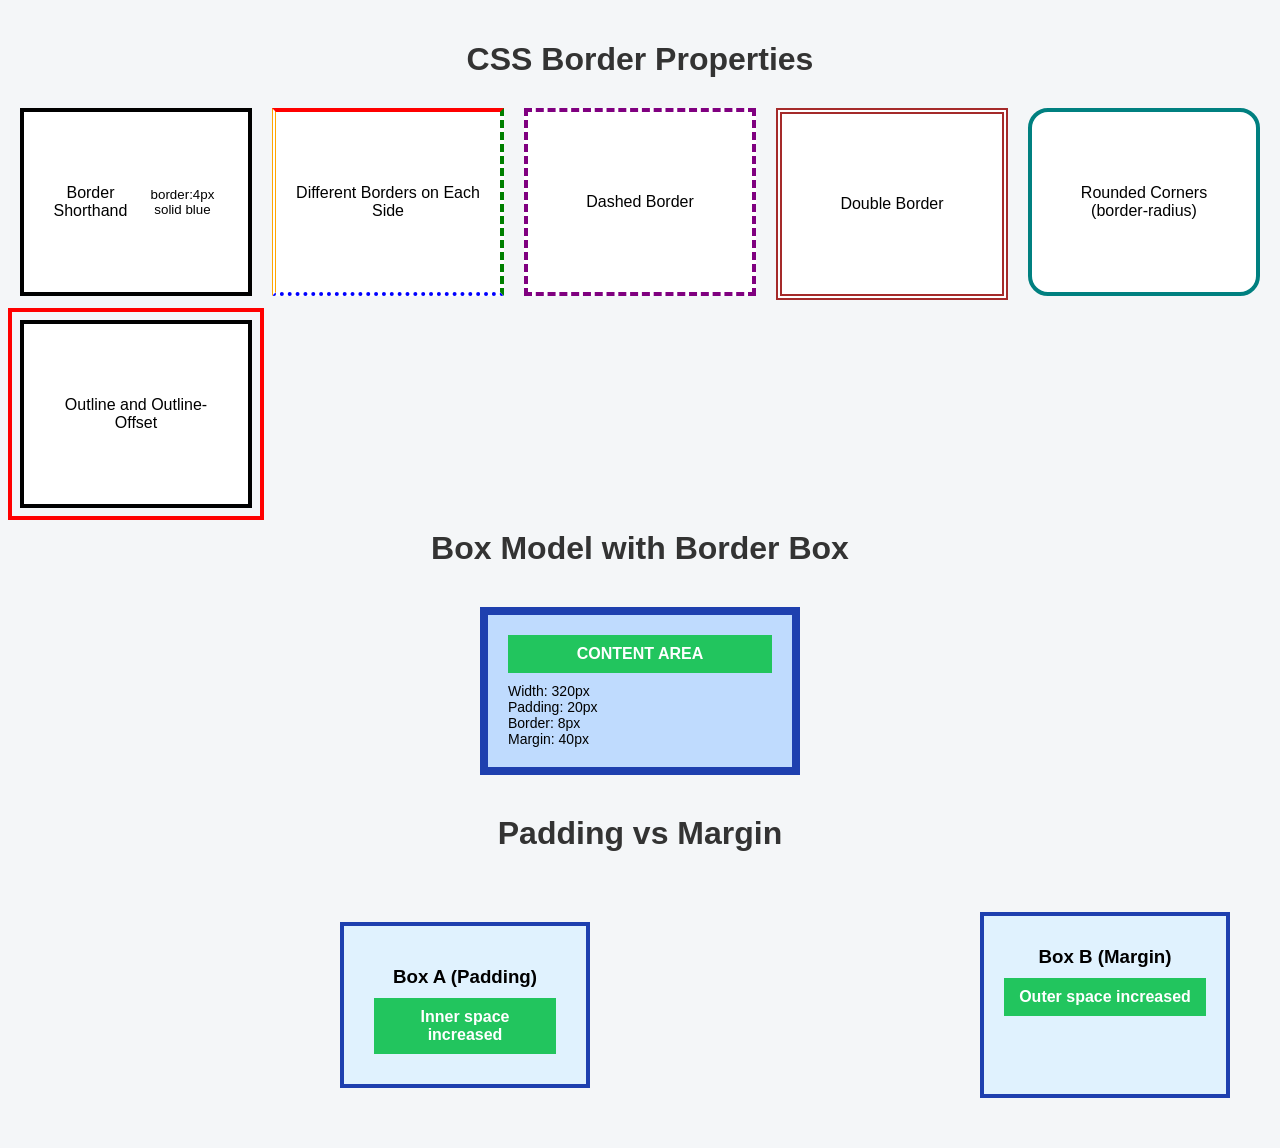
==== index.html @ 9d5ffe98 "Initial commit: Add all project files" ====
<!DOCTYPE html>
<html>
<head>
    <title>CSS Demo: Borders, Box Model, Padding & Margin</title>
    <link rel="stylesheet" href="style.css">
</head>
<body>
    <h1>CSS Border Properties</h1>
    <div class="container">
        <div class="card border-shorthand">
            Border Shorthand <br>
            <small>border:4px solid blue</small>
        </div>
        <div class="card border-each-side">Different Borders on Each Side</div>
        <div class="card border-dashed">Dashed Border</div>
        <div class="card border-double">Double Border</div>
        <div class="card border-radius">
            Rounded Corners<br>(border-radius)
        </div>
        <div class="card outline-demo">Outline and Outline-Offset</div>
    </div>
    <h1>Box Model with Border Box</h1>
    <div class="box">
        <div class="content">CONTENT AREA</div>
        <div class="info">
            Width: 320px<br>
            Padding: 20px<br>
            Border: 8px<br>
            Margin: 40px
        </div>
    </div>
    <h1>Padding vs Margin</h1>
    <div class="container padding-margin-demo">
        <div class="box padding-box">
            <h3>Box A (Padding)</h3>
            <p>Inner space increased</p>
        </div>
        <div class="box margin-box">
            <h3>Box B (Margin)</h3>
            <p>Outer space increased</p>
        </div>
    </div>
</body>
</html>
---- style.css ----
body {
    font-family: Arial, sans-serif;
    background-color: #f4f6f8;
    margin: 0;
    padding: 20px;
}
h1 {
    text-align: center;
    margin-bottom: 30px;
    color: #333;
}
.container {
    display: grid;
    grid-template-columns: repeat(auto-fit, minmax(220px, 1fr));
    gap: 20px;
}
.card {
    background-color: #fff;
    padding: 20px;
    text-align: center;
    height: 140px;
    display: flex;
    font-size: 16px;
    align-items: center;
    justify-content: center;
}
.border-shorthand {
    border: 4px solid #000;
}
.border-each-side {
    border-top: 4px solid red;
    border-right: 4px dashed green;
    border-bottom: 4px dotted blue;
    border-left: 4px double orange;
}
.border-dashed {
    border: 4px dashed purple;
}
.border-double {
    border: 6px double brown;
}
.border-radius {
    border: 4px solid teal;
    border-radius: 20px;
}
.outline-demo {
    border: 4px solid black;
    outline: 4px solid red;
    outline-offset: 8px;
}
.box {
    width: 320px;
    margin: 40px auto;
    padding: 20px;
    border: 8px solid #1e40af;
    background-color: #bfdbfe;
    box-sizing: border-box;
}
.content {
    background-color: #22c55e;
    color: white;
    padding: 10px;
    text-align: center;
    font-weight: bold;
}
.info {
    margin-top: 10px;
    font-size: 14px;
}
.padding-margin-demo {
    display: flex;
    gap: 40px;
    flex-wrap: wrap;
    justify-content: center;
}
.padding-box {
    padding: 30px;
}
.margin-box {
    margin: 30px;
}
.padding-margin-demo .box {
    width: 250px;
    border: 4px solid #1e40af;
    background-color: #e0f2fe;
}
p {
    background-color: #22c55e;
    color: white;
    padding: 10px;
    margin: 0;
    text-align: center;
    font-weight: bold;
}
h3 {
    text-align: center;
    margin: 10px 0;
}
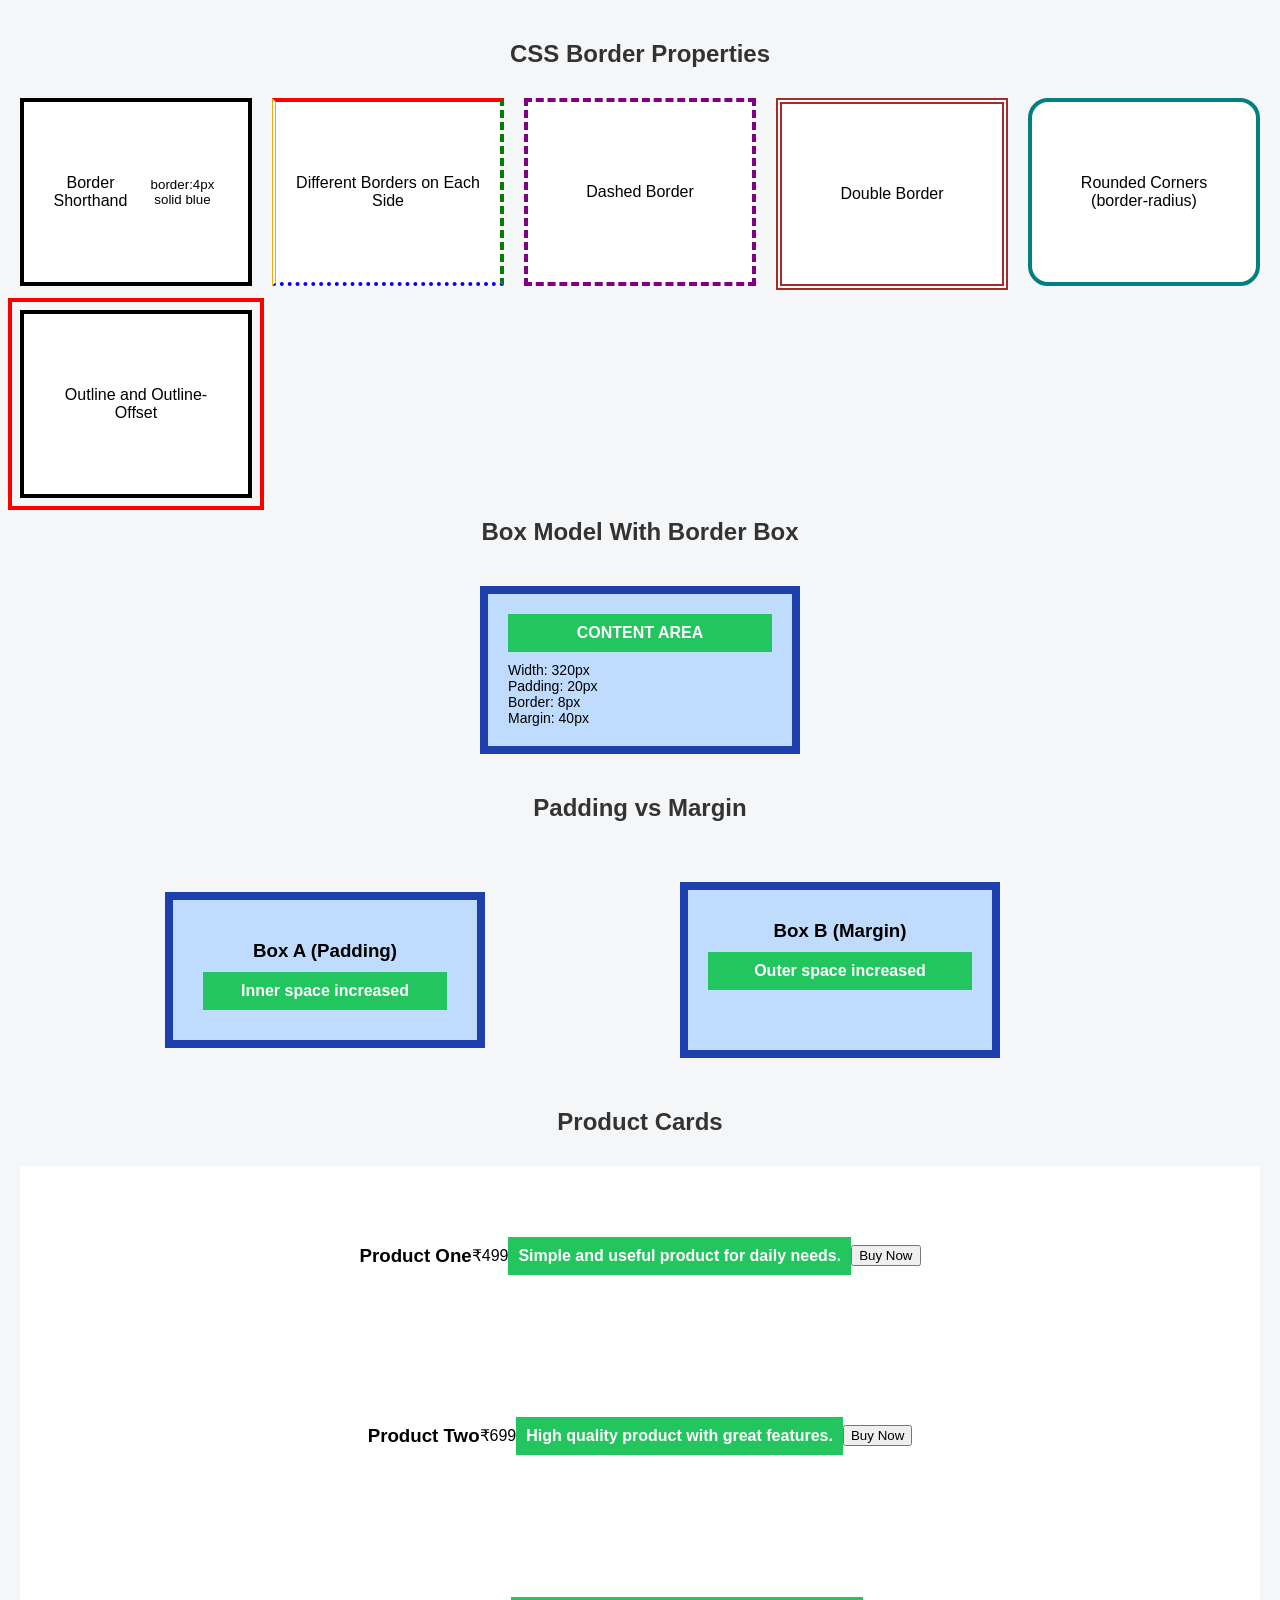
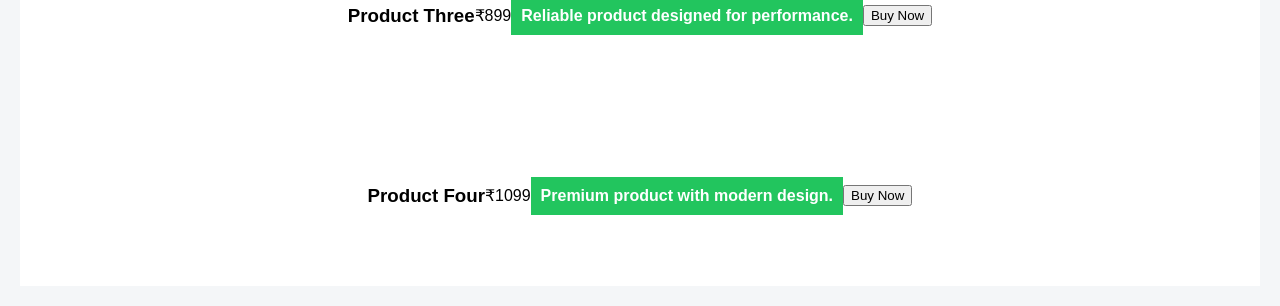
==== commit 286b373c: "Update index.html" ====
--- a/index.html
+++ b/index.html
@@ -1,44 +1,82 @@
 <!DOCTYPE html>
-<html>
+<html lang>
 <head>
-    <title>CSS Demo: Borders, Box Model, Padding & Margin</title>
+    <title>CSS Demos</title>
     <link rel="stylesheet" href="style.css">
 </head>
 <body>
-    <h1>CSS Border Properties</h1>
-    <div class="container">
-        <div class="card border-shorthand">
-            Border Shorthand <br>
-            <small>border:4px solid blue</small>
+    <section>
+        <h1>CSS Border Properties</h1>
+        <div class="container border-container">
+            <div class="card border-shorthand">
+                Border Shorthand <br>
+                <small>border:4px solid blue</small>
+            </div>
+            <div class="card border-each-side">Different Borders on Each Side</div>
+            <div class="card border-dashed">Dashed Border</div>
+            <div class="card border-double">Double Border</div>
+            <div class="card border-radius">
+                Rounded Corners<br>(border-radius)
+            </div>
+            <div class="card outline-demo">Outline and Outline-Offset</div>
         </div>
-        <div class="card border-each-side">Different Borders on Each Side</div>
-        <div class="card border-dashed">Dashed Border</div>
-        <div class="card border-double">Double Border</div>
-        <div class="card border-radius">
-            Rounded Corners<br>(border-radius)
+    </section>
+    <section>
+        <h1>Box Model With Border Box</h1>
+        <div class="box">
+            <div class="content">CONTENT AREA</div>
+            <div class="info">
+                Width: 320px<br>
+                Padding: 20px<br>
+                Border: 8px<br>
+                Margin: 40px
+            </div>
         </div>
-        <div class="card outline-demo">Outline and Outline-Offset</div>
-    </div>
-    <h1>Box Model with Border Box</h1>
-    <div class="box">
-        <div class="content">CONTENT AREA</div>
-        <div class="info">
-            Width: 320px<br>
-            Padding: 20px<br>
-            Border: 8px<br>
-            Margin: 40px
+    </section>
+    <section>
+        <h1>Padding vs Margin</h1>
+        <div class="container padding-margin-container">
+            <div class="box padding-box">
+                <h3>Box A (Padding)</h3>
+                <p>Inner space increased</p>
+            </div>
+            <div class="box margin-box">
+                <h3>Box B (Margin)</h3>
+                <p>Outer space increased</p>
+            </div>
         </div>
-    </div>
-    <h1>Padding vs Margin</h1>
-    <div class="container padding-margin-demo">
-        <div class="box padding-box">
-            <h3>Box A (Padding)</h3>
-            <p>Inner space increased</p>
+    </section>
+    <section>
+        <h1>Product Cards</h1>
+        <div class="grid">
+            <div class="card product-card">
+                <h3>Product One</h3>
+                <div class="price">₹499</div>
+                <p>Simple and useful product for daily needs.</p>
+                <button>Buy Now</button>
+            </div>
+            <div class="card product-card">
+                <h3>Product Two</h3>
+                <div class="price">₹699</div>
+                <p>High quality product with great features.</p>
+                <button>Buy Now</button>
+            </div>
+            <div class="card product-card">
+                <h3>Product Three</h3>
+                <div class="price">₹899</div>
+                <p>Reliable product designed for performance.</p>
+                <button>Buy Now</button>
+            </div>
+            <div class="card product-card">
+                <h3>Product Four</h3>
+                <div class="price">₹1099</div>
+                <p>Premium product with modern design.</p>
+                <button>Buy Now</button>
+            </div>
         </div>
-        <div class="box margin-box">
-            <h3>Box B (Margin)</h3>
-            <p>Outer space increased</p>
-        </div>
-    </div>
+    </section>
 </body>
 </html>
+
+
+
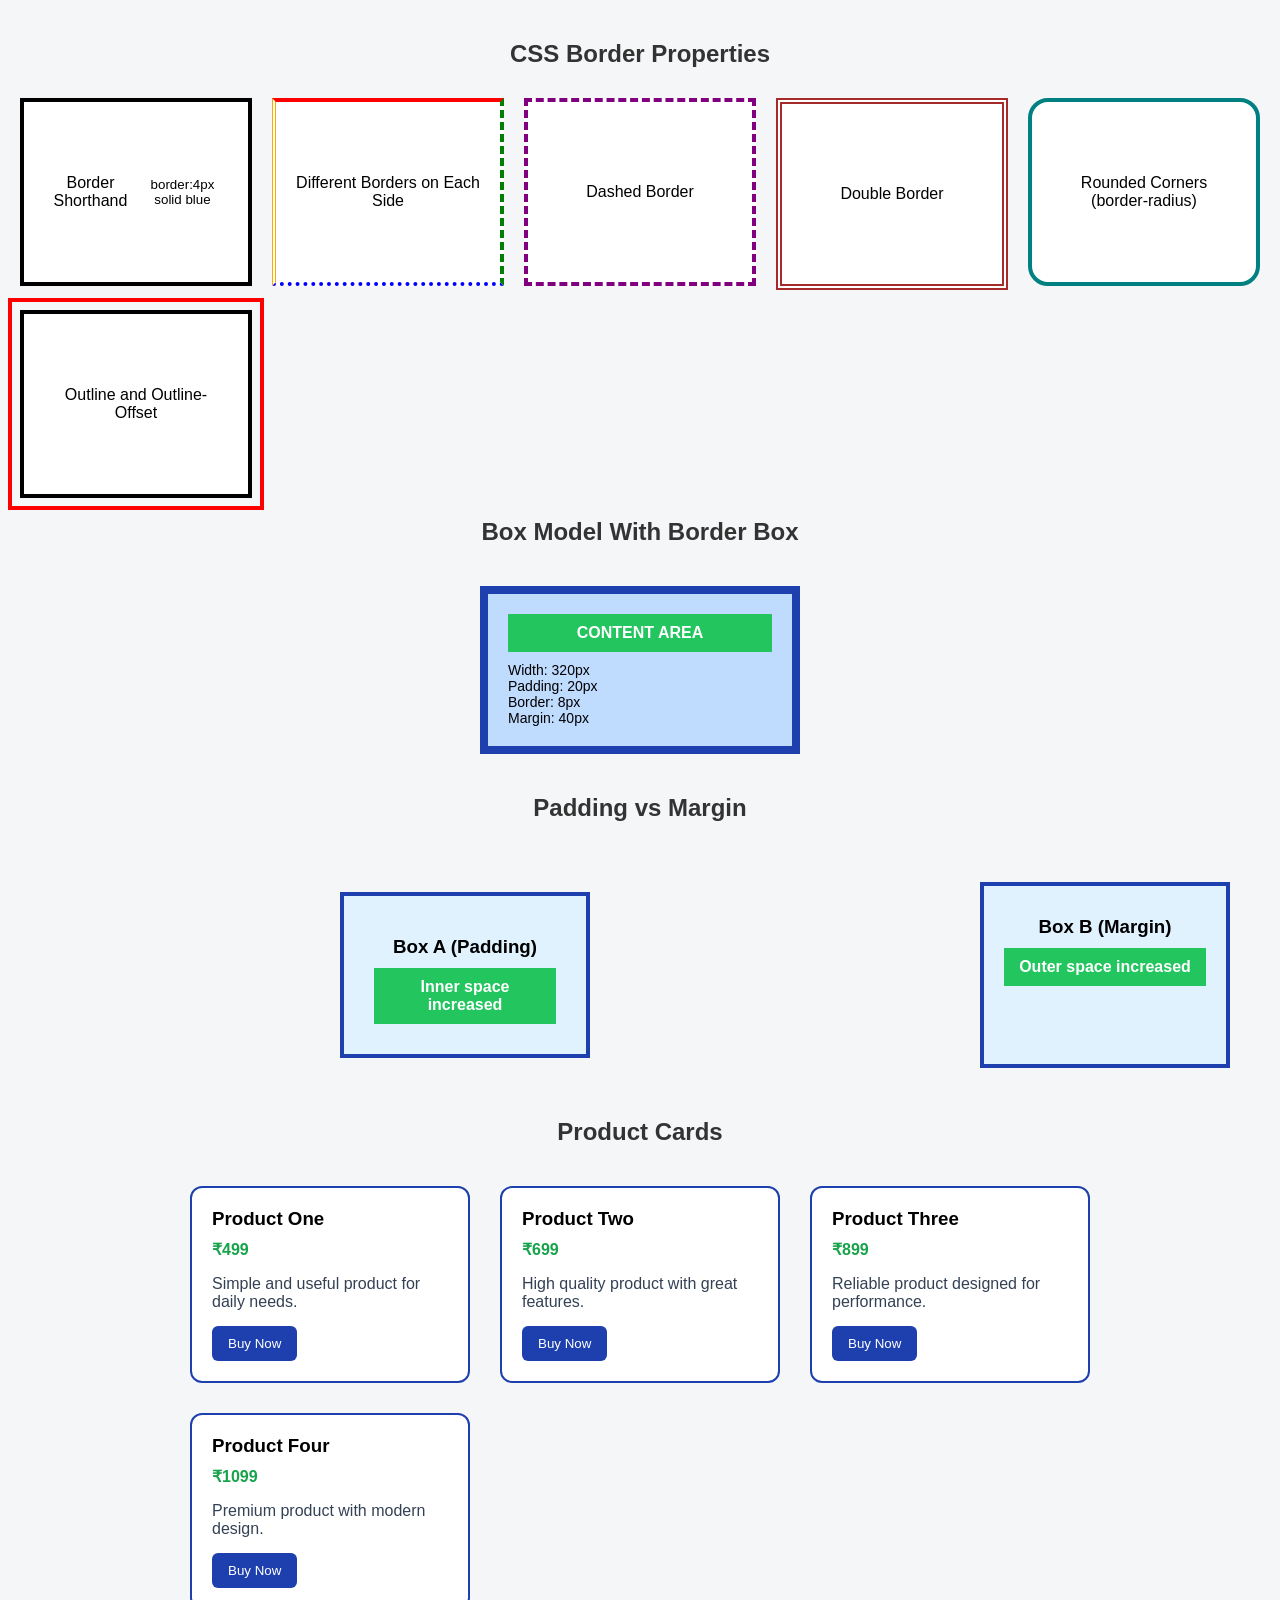
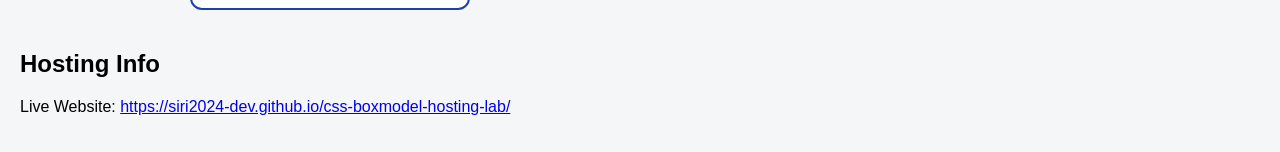
==== commit f912b680: "Update index.html" ====
--- a/index.html
+++ b/index.html
@@ -75,6 +75,16 @@
             </div>
         </div>
     </section>
+    <section id="hosting">
+  <h2>Hosting Info</h2>
+  <p>
+    Live Website:
+    <a href="https://siri2024-dev.github.io/css-boxmodel-hosting-lab/" target="_blank">
+      https://siri2024-dev.github.io/css-boxmodel-hosting-lab/
+    </a>
+  </p>
+</section>
+
 </body>
 </html>
 
--- a/style.css
+++ b/style.css
@@ -9,12 +9,12 @@
     margin-bottom: 30px;
     color: #333;
 }
-.container {
+.border-container {
     display: grid;
     grid-template-columns: repeat(auto-fit, minmax(220px, 1fr));
     gap: 20px;
 }
-.card {
+.border-container .card {
     background-color: #fff;
     padding: 20px;
     text-align: center;
@@ -67,11 +67,16 @@
     margin-top: 10px;
     font-size: 14px;
 }
-.padding-margin-demo {
+.padding-margin-container {
     display: flex;
     gap: 40px;
+    justify-content: center;
     flex-wrap: wrap;
-    justify-content: center;
+}
+.padding-margin-container .box {
+    width: 250px;
+    border: 4px solid #1e40af;
+    background-color: #e0f2fe;
 }
 .padding-box {
     padding: 30px;
@@ -79,12 +84,7 @@
 .margin-box {
     margin: 30px;
 }
-.padding-margin-demo .box {
-    width: 250px;
-    border: 4px solid #1e40af;
-    background-color: #e0f2fe;
-}
-p {
+.padding-margin-container p {
     background-color: #22c55e;
     color: white;
     padding: 10px;
@@ -92,7 +92,44 @@
     text-align: center;
     font-weight: bold;
 }
-h3 {
+.padding-margin-container h3 {
     text-align: center;
     margin: 10px 0;
 }
+.grid {
+    display: grid;
+    grid-template-columns: repeat(auto-fit, minmax(250px, 1fr));
+    gap: 30px;
+    max-width: 900px;
+    margin: 40px auto;
+}
+.product-card {
+    border: 2px solid #1e40af;
+    border-radius: 12px;
+    padding: 20px;
+    background-color: #ffffff;
+}
+.product-card h3 {
+    margin: 0 0 10px;
+}
+.price {
+    font-weight: bold;
+    color: #16a34a;
+    margin-bottom: 10px;
+}
+.product-card p {
+    margin-bottom: 15px;
+    color: #334155;
+}
+.product-card button {
+    padding: 10px 16px;
+    border: none;
+    border-radius: 6px;
+    background-color: #1e40af;
+    color: white;
+    cursor: pointer;
+    transition: background-color 0.3s ease;
+}
+.product-card button:hover {
+    background-color: #3748a0;
+}
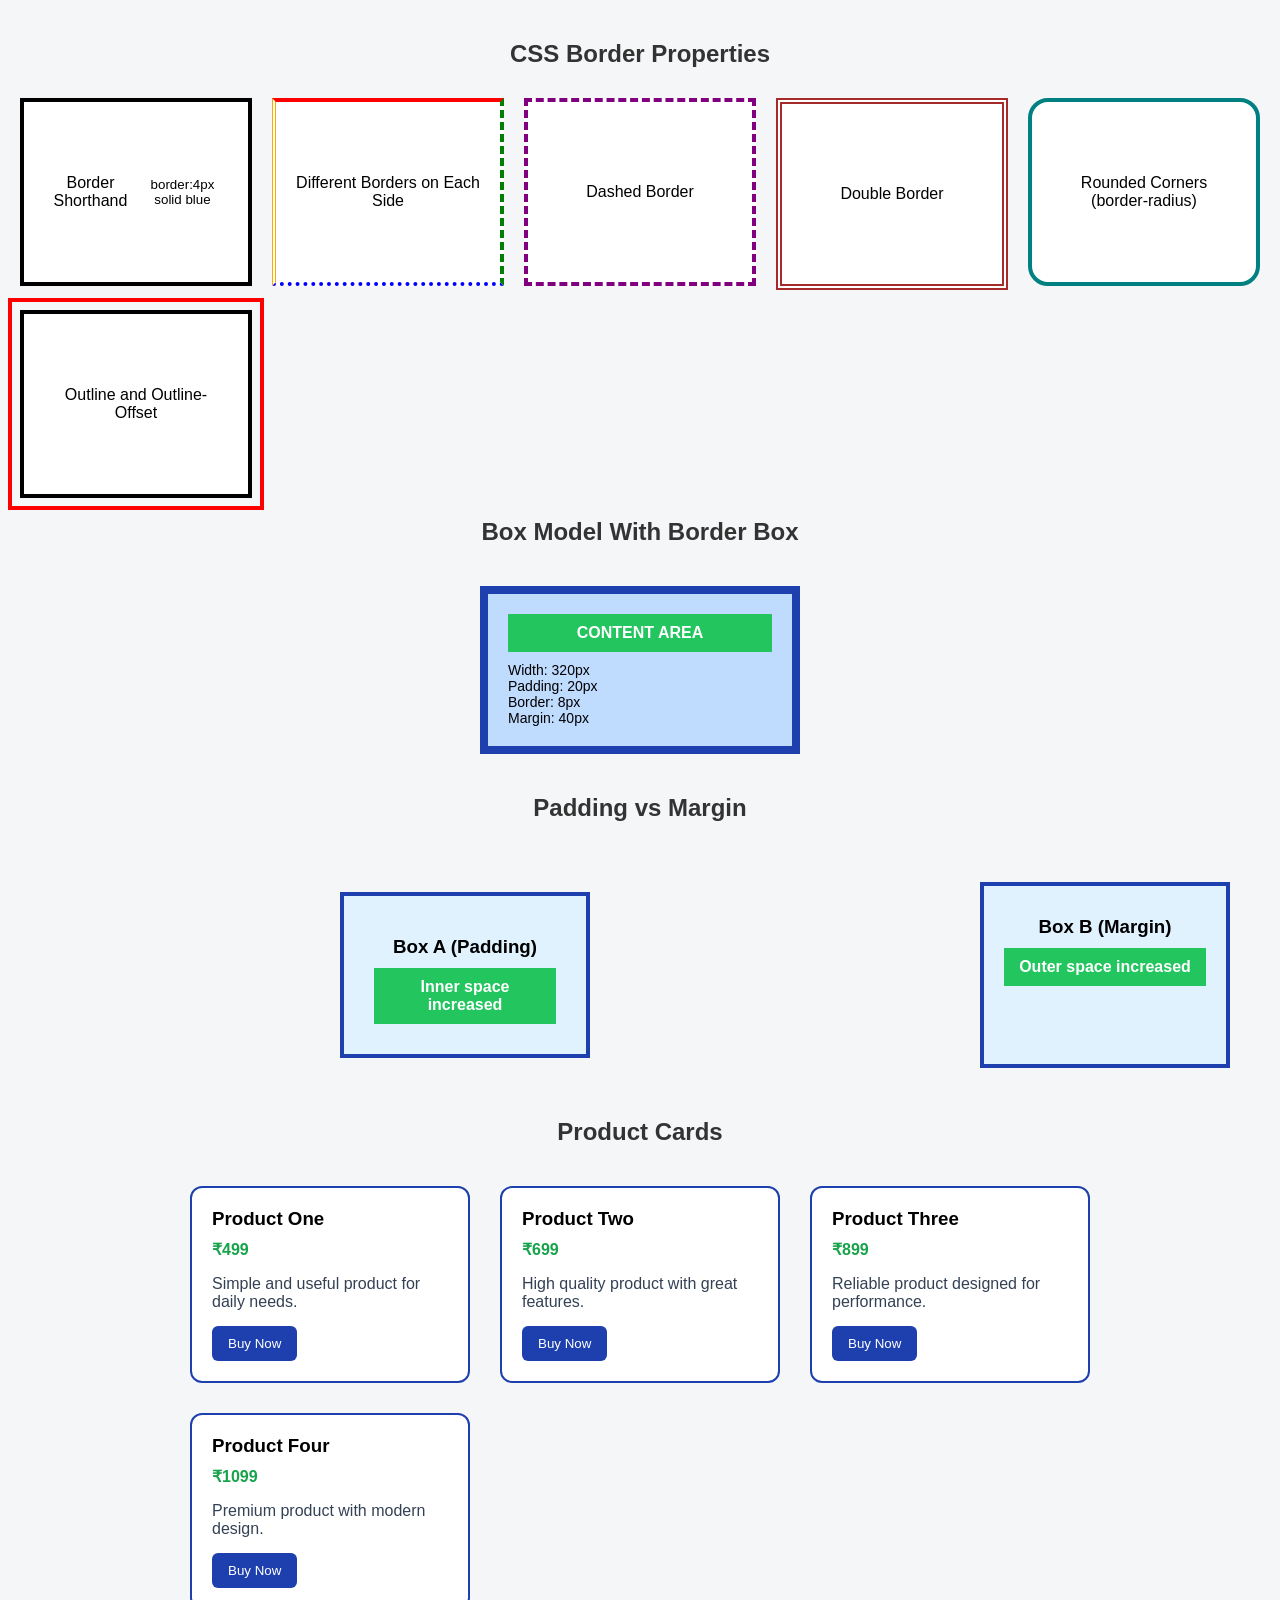
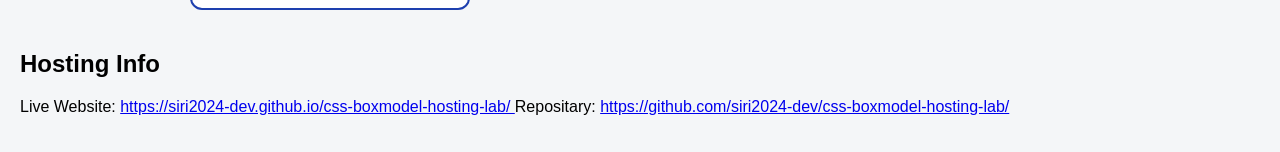
==== commit 482a5357: "Update index.html" ====
--- a/index.html
+++ b/index.html
@@ -82,6 +82,10 @@
     <a href="https://siri2024-dev.github.io/css-boxmodel-hosting-lab/" target="_blank">
       https://siri2024-dev.github.io/css-boxmodel-hosting-lab/
     </a>
+      Repositary:
+        <a href="https://github.com/siri2024-dev/css-boxmodel-hosting-lab" target="_blank">
+      https://github.com/siri2024-dev/css-boxmodel-hosting-lab/
+    </a>
   </p>
 </section>
 
